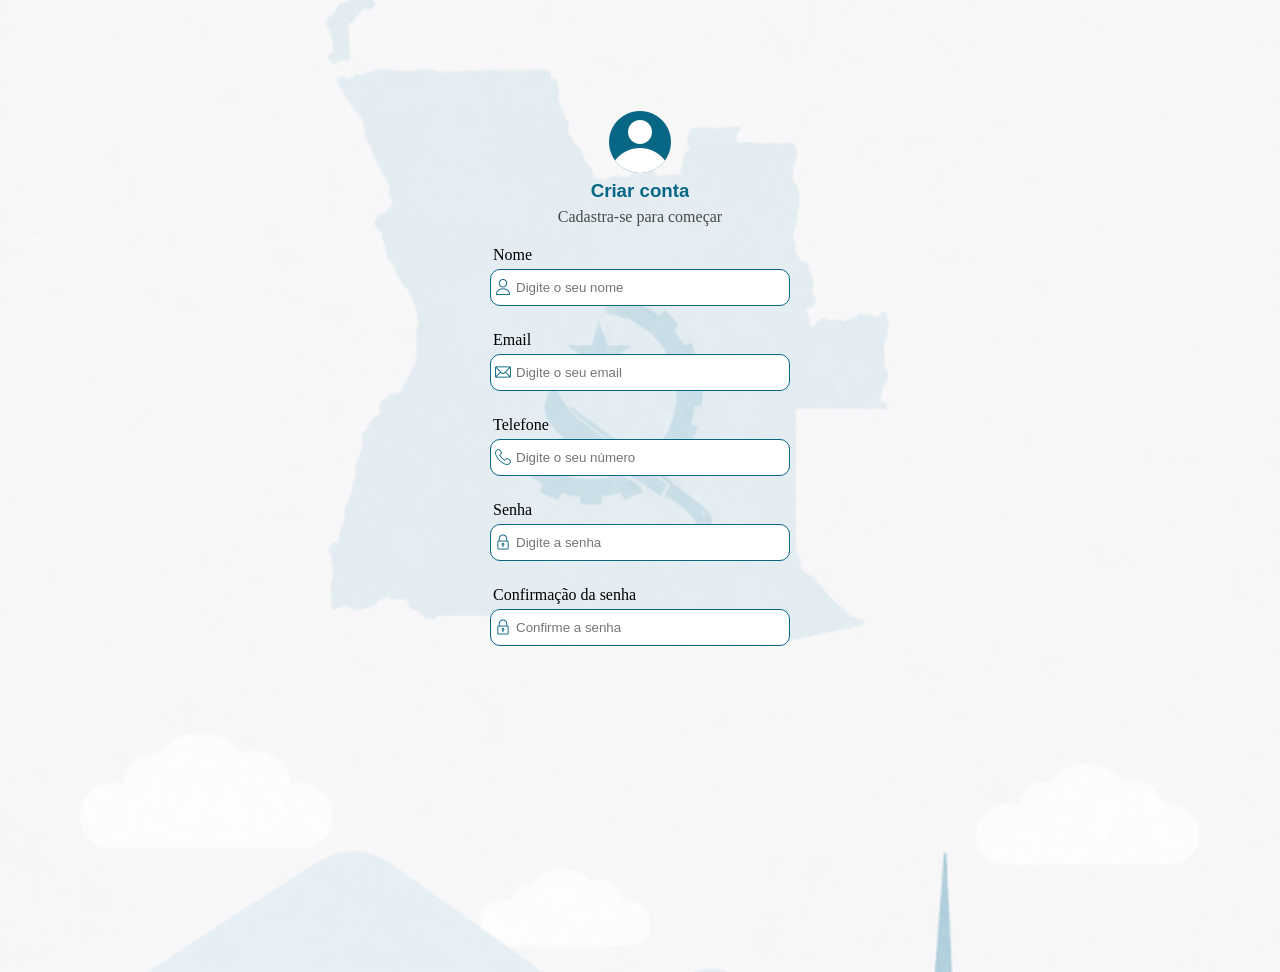
==== cadastro_usuario.html @ 98603e10 "Actualização Criação do cadastramento" ====
<!DOCTYPE html>
<html lang="pt-pt">
<head>
    <meta charset="UTF-8">
    <meta name="viewport" content="width=device-width, initial-scale=1.0">
    <title>Document</title>
    <link rel="stylesheet" href="cadastro_usuario.css">
</head>
<body>

<section class="cadastro">
    <div class="cabeca">
            <img src="img/icone/usuario2.png" alt="">
            <h3>Criar conta</h3>
            <span>Cadastra-se para começar</span>
    </div>

    <form action="">
        <div class="nome">
            <label for="nome">Nome</label>
            <div class="nome1">
                <img src="img/icone/usuario16.png" alt="nome">
                <input type="text" placeholder="Digite o seu nome">
            </div>
        </div>
        <div class="nome">
            <label for="email">Email</label>
            <div class="nome1">
                <img src="img/icone/mail.png" alt="nome">
                <input type="email" id="email" placeholder="Digite o seu email">
            </div>
        </div>
        <div class="nome">
            <label for="telefone">Telefone</label>
            <div class="nome1">
                <img src="img/icone/telephone.png" alt="nome">
                <input type="text" id="telefone" placeholder="Digite o seu número">
            </div>
        </div>
        <div class="nome">
            <label for="senha">Senha</label>
            <div class="nome1">
                <img src="img/icone/senha16.png" alt="nome">
                <input type="password" id="senha" placeholder="Digite a senha">
            </div>
        </div>
        <div class="nome">
            <label for="confirmacao_senha">Confirmação da senha</label>
            <div class="nome1">
                <img src="img/icone/senha16.png" alt="nome">
                <input type="password" id="confirmacao_senha" placeholder="Confirme a senha">
            </div>
        </div>

    </form>
</section>

    
</body>
</html>
---- cadastro_usuario.css ----
*{
  overflow-y: hidden;
  overflow-x: hidden;
  margin: 0;
  padding: 0;
  box-sizing: border-box;
  text-decoration: none;
}

:root{
  --cor-principal: #086785;
  --cor-branca: #fff;
  --cor-preta: #000;
  --cor-texto: #4a4a4a;
  --font-padrao:  Arial, Helvetica, sans-serif;
  --fundo-corpo: #edefea;
}

body {
    background-image: url(img/fundo/angola.png);
    background-size: cover;
    background-position: center;
    background-repeat: no-repeat;
    min-height: 108vh;
}

.cadastro {
    margin: 100px auto;
    display: flex;
    flex-direction: column;
    justify-content: center;
    align-items: center;
    width: 90%;
}

.cadastro .cabeca{
    gap: 6px;
    padding: 10px;
    display: flex;
    flex-direction: column;
    justify-content: center;
    align-items: center;
    text-align: center;
}

.cadastro .cabeca h3{
    font-family: Arial, Helvetica, sans-serif;
    color: var(--cor-principal);
}

.cadastro .cabeca span{
    color: var(--cor-texto);
    font-family: var;
}


form {

}

form .nome{
    padding: 10px;
}

form .nome .nome1{
    padding: 5px;
    gap: 10px;
    display: flex;
    position: relative;
    width: 100%;
}
form .nome  label{
    margin-left: 8px;
}
form .nome .nome1 img{
    position: absolute;
    top: 15px;
    left: 10px;
}

form .nome .nome1 input{
    border-radius: 10px;
    width: 300px;
    border: 1px solid var(--cor-principal);
    padding: 10px 25px 10px 25px;
}
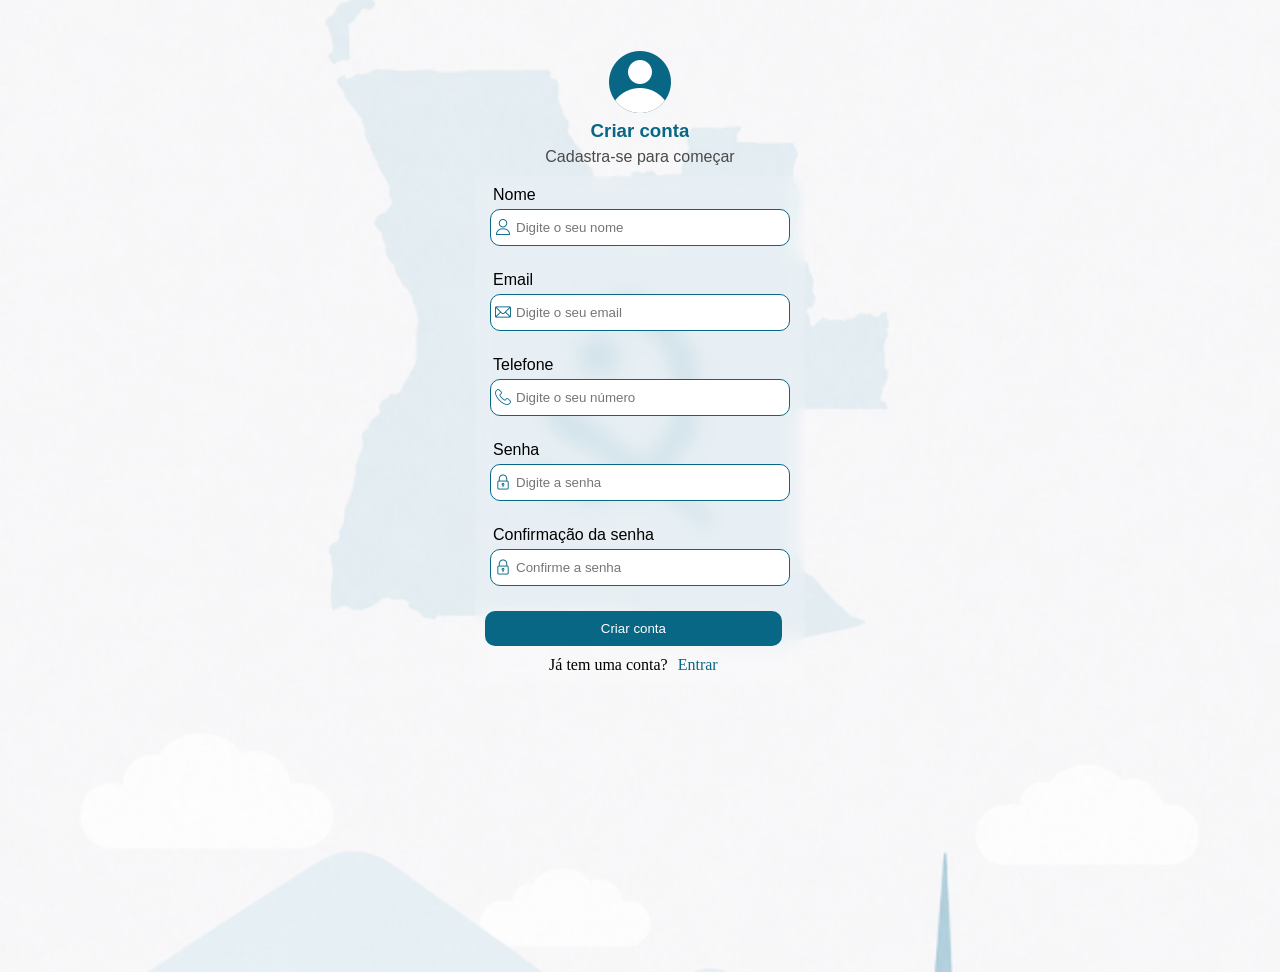
==== commit 548d779a: "Actualização alteração do acadastro do usuario" ====
--- a/cadastro_usuario.html
+++ b/cadastro_usuario.html
@@ -52,7 +52,12 @@
             </div>
         </div>
 
+        <div class="criar">
+            <button><a href="#">Criar conta</a></button>
+            <span>Já tem uma conta?<a href="login.html">Entrar</a></span>
+        </div>
     </form>
+
 </section>
 
     
--- a/cadastro_usuario.css
+++ b/cadastro_usuario.css
@@ -12,7 +12,7 @@
   --cor-branca: #fff;
   --cor-preta: #000;
   --cor-texto: #4a4a4a;
-  --font-padrao:  Arial, Helvetica, sans-serif;
+  --font-padrao: Arial, Helvetica, sans-serif;
   --fundo-corpo: #edefea;
 }
 
@@ -25,7 +25,7 @@
 }
 
 .cadastro {
-    margin: 100px auto;
+    margin: 40px auto;
     display: flex;
     flex-direction: column;
     justify-content: center;
@@ -50,14 +50,13 @@
 
 .cadastro .cabeca span{
     color: var(--cor-texto);
-    font-family: var;
+    font-family: var(--font-padrao);
 }
 
-
-form {
-
+form{
+  background: rgba(255,255,255,.15);
+  backdrop-filter: blur(10px);
 }
-
 form .nome{
     padding: 10px;
 }
@@ -70,6 +69,7 @@
     width: 100%;
 }
 form .nome  label{
+    font-family: var(--font-padrao);
     margin-left: 8px;
 }
 form .nome .nome1 img{
@@ -79,8 +79,54 @@
 }
 
 form .nome .nome1 input{
+    font-family: var(--font-padrao);
     border-radius: 10px;
     width: 300px;
     border: 1px solid var(--cor-principal);
     padding: 10px 25px 10px 25px;
+}
+
+
+form .criar{
+    display: flex;
+    flex-direction: column;
+    justify-content: center;
+    align-items: center;
+    justify-self: center;
+    padding: 10px;
+    gap: 10px;
+    width: 96%;
+}
+
+form .criar button{
+    width: 100%;
+    padding: 10px;
+    background-color: var(--cor-principal);
+    border-radius: 10px;
+    cursor: pointer;
+    border: none;
+} 
+form .criar button:hover{
+    border: 1px solid var(--cor-principal);
+    background-color: transparent;
+    transition: 0.6s ease-in-out;
+}
+form .criar button a{
+    color: var(--cor-branca);
+    font-family: var(--font-padrao);
+}
+
+form .criar button:hover a{
+    color: var(--cor-principal);
+}
+
+form .criar span{
+    gap: 10px;
+    display: flex;
+    justify-content: center;
+    align-items: center; 
+}
+
+form .criar span a{
+    color: var(--cor-principal);
 }
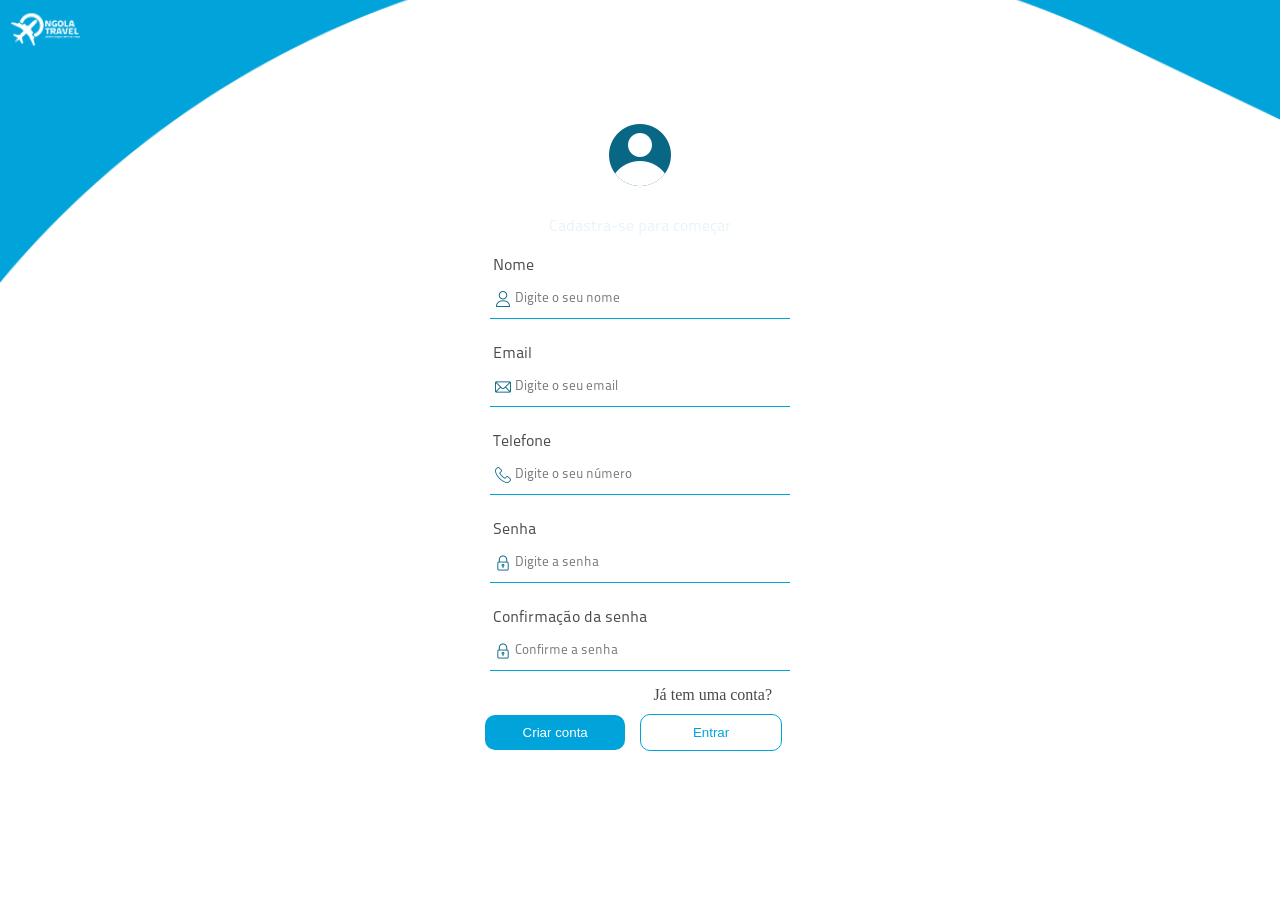
==== commit a0203578: "actualização Mudanças no cadastramento" ====
--- a/cadastro_usuario.html
+++ b/cadastro_usuario.html
@@ -7,6 +7,12 @@
     <link rel="stylesheet" href="cadastro_usuario.css">
 </head>
 <body>
+    <header>
+        <div class="logotipo">
+            <img src="img/icone/LOGO NGOLA.png" alt="">
+
+        </div>
+    </header>
 
 <section class="cadastro">
     <div class="cabeca">
@@ -52,9 +58,14 @@
             </div>
         </div>
 
-        <div class="criar">
-            <button><a href="#">Criar conta</a></button>
-            <span>Já tem uma conta?<a href="login.html">Entrar</a></span>
+        <div class="area_acao">
+            <div class="area_entrar">
+                <span>Já tem uma conta?</span>
+            </div>
+            <div class="criar">
+                <button><a href="#">Criar conta</a></button>
+                 <button class="entrar"><a href="login.html"> Entrar</a></button>
+            </div>
         </div>
     </form>
 
--- a/cadastro_usuario.css
+++ b/cadastro_usuario.css
@@ -8,24 +8,42 @@
 }
 
 :root{
-  --cor-principal: #086785;
+  --cor-principal: #00a4da;
   --cor-branca: #fff;
   --cor-preta: #000;
   --cor-texto: #4a4a4a;
-  --font-padrao: Arial, Helvetica, sans-serif;
   --fundo-corpo: #edefea;
+   --font_titulo: 'Neo',sans-serif;
+  --font_texto:'Neo_paragrafo', sans-serif;
 }
 
+@font-face {
+  font-family: 'Neo';
+  src: url(Font/Titillium/TitilliumMaps29L-800wt.otf);
+}
+
+  @font-face {
+    font-family: 'Neo_paragrafo';
+    src: url(Font/Titillium/TitilliumMaps29L-400wt.otf);
+  }
 body {
-    background-image: url(img/fundo/angola.png);
+    background-image: url(img/fundo/FUNDO\ AZUL\ AZUL\ BRANCO.png);
     background-size: cover;
     background-position: center;
     background-repeat: no-repeat;
-    min-height: 108vh;
+    height: 99.5vh;
+    background-color: white;
 }
 
+
+header{
+    padding: 10px;
+}
+header img{
+    width: 70px;
+}
 .cadastro {
-    margin: 40px auto;
+    margin: 50px auto;
     display: flex;
     flex-direction: column;
     justify-content: center;
@@ -44,19 +62,16 @@
 }
 
 .cadastro .cabeca h3{
-    font-family: Arial, Helvetica, sans-serif;
-    color: var(--cor-principal);
+    font-family: var(--font_titulo);
+    color: var(--cor-branca);
 }
 
 .cadastro .cabeca span{
-    color: var(--cor-texto);
-    font-family: var(--font-padrao);
+    color: #E8F3F9;
+    font-family:var(--font_texto);
 }
 
-form{
-  background: rgba(255,255,255,.15);
-  backdrop-filter: blur(10px);
-}
+
 form .nome{
     padding: 10px;
 }
@@ -69,35 +84,48 @@
     width: 100%;
 }
 form .nome  label{
-    font-family: var(--font-padrao);
+    font-family: var(--font_texto);
     margin-left: 8px;
+    color: var(--cor-texto);
 }
 form .nome .nome1 img{
     position: absolute;
-    top: 15px;
+    top: 16px;
     left: 10px;
 }
 
 form .nome .nome1 input{
-    font-family: var(--font-padrao);
-    border-radius: 10px;
+    font-family: var(--font_texto);
     width: 300px;
-    border: 1px solid var(--cor-principal);
-    padding: 10px 25px 10px 25px;
+    border: none;
+    background: transparent;
+    border-bottom: 1px solid var(--cor-principal);
+    padding: 12px 25px 12px 25px;
+    outline: none;
 }
 
-
+form .area_entrar{
+    width: 90%;
+    display: flex;
+    justify-content: end;
+}
 form .criar{
     display: flex;
-    flex-direction: column;
     justify-content: center;
     align-items: center;
     justify-self: center;
     padding: 10px;
-    gap: 10px;
+    gap: 15px;
     width: 96%;
 }
+form .area_acao .area_entrar{
+    display: flex;
+    justify-content: end;
+}
+form .area_acao span{
+  color: var(--cor-texto);
 
+}
 form .criar button{
     width: 100%;
     padding: 10px;
@@ -106,19 +134,26 @@
     cursor: pointer;
     border: none;
 } 
-form .criar button:hover{
+form .criar .area_entrar{
+    display: flex;
+    flex-direction: column;
+    text-align: center;
+    width: 100%;
+}
+form .criar .entrar{
+    background-color: transparent;
     border: 1px solid var(--cor-principal);
-    background-color: transparent;
-    transition: 0.6s ease-in-out;
 }
+form .criar .entrar a{
+    color: var(--cor-principal);
+}
+
 form .criar button a{
     color: var(--cor-branca);
     font-family: var(--font-padrao);
 }
 
-form .criar button:hover a{
-    color: var(--cor-principal);
-}
+
 
 form .criar span{
     gap: 10px;
@@ -129,4 +164,5 @@
 
 form .criar span a{
     color: var(--cor-principal);
-}+}
+    
